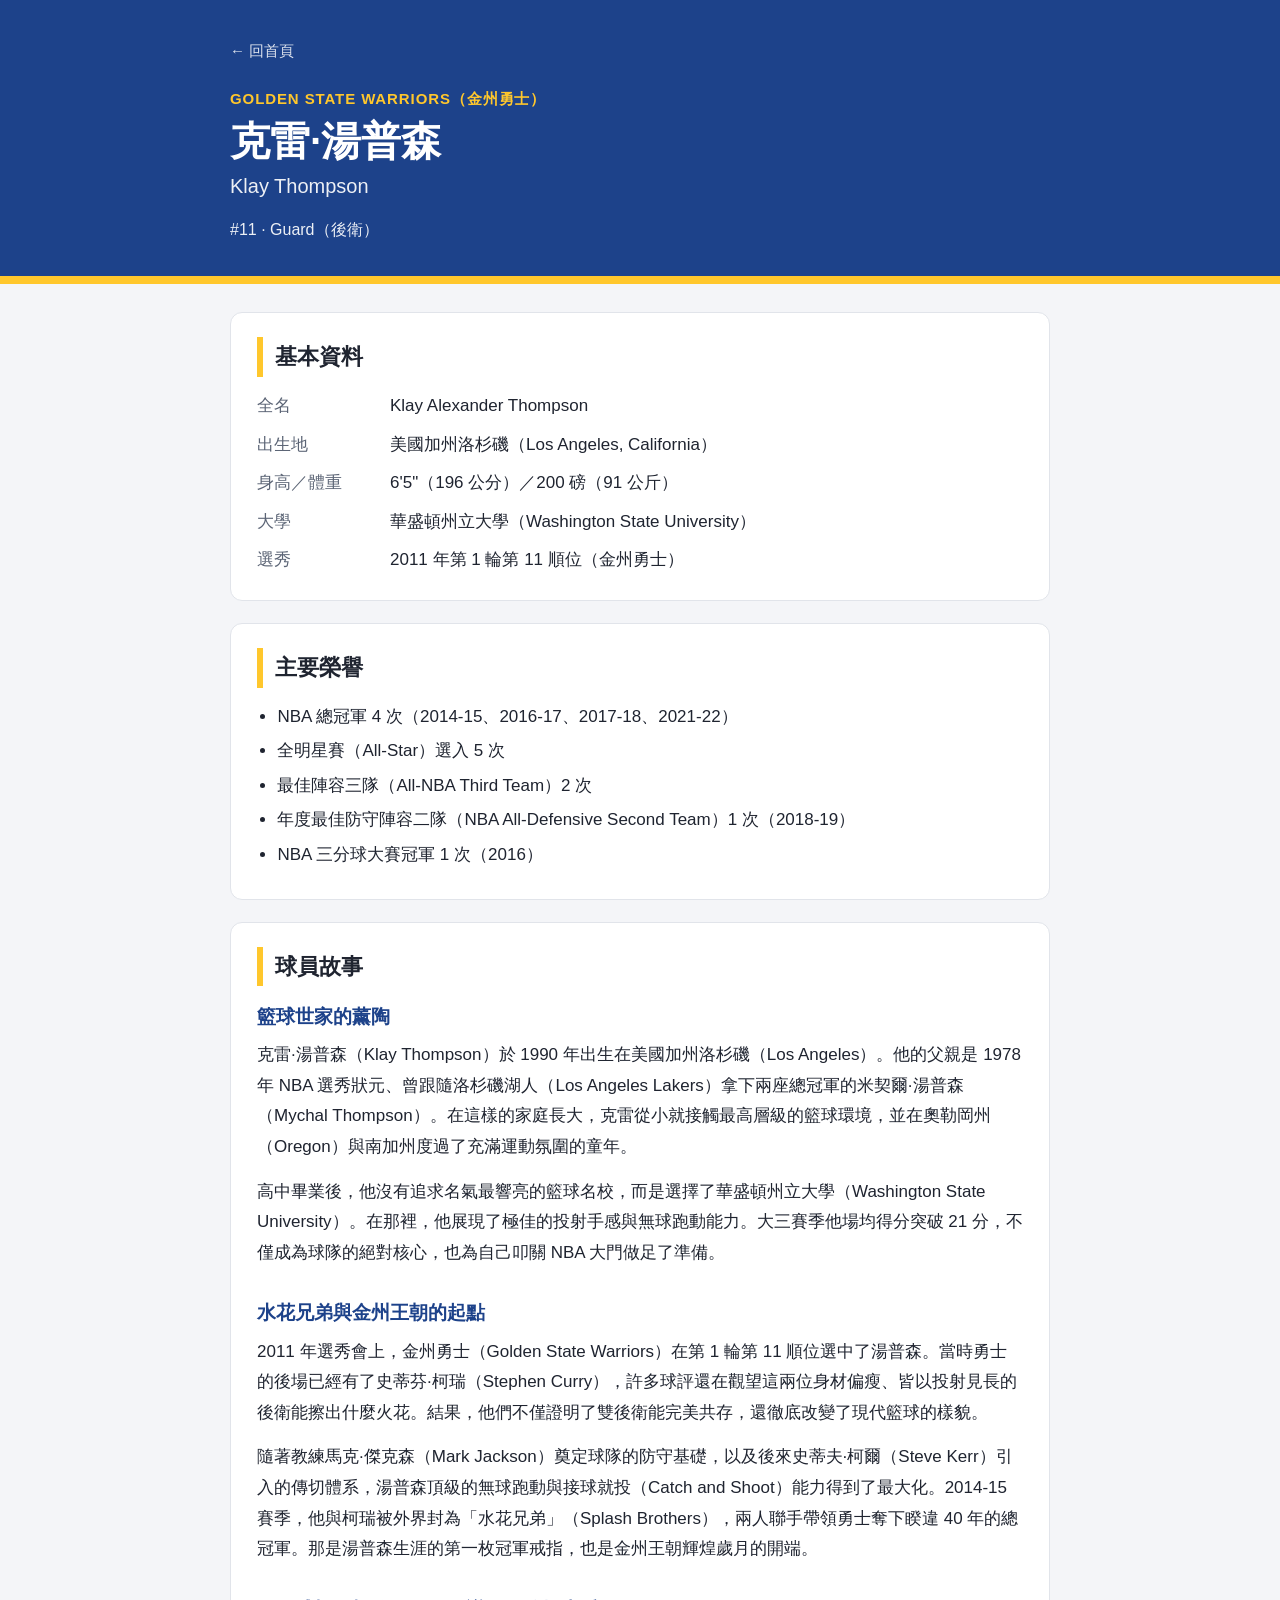
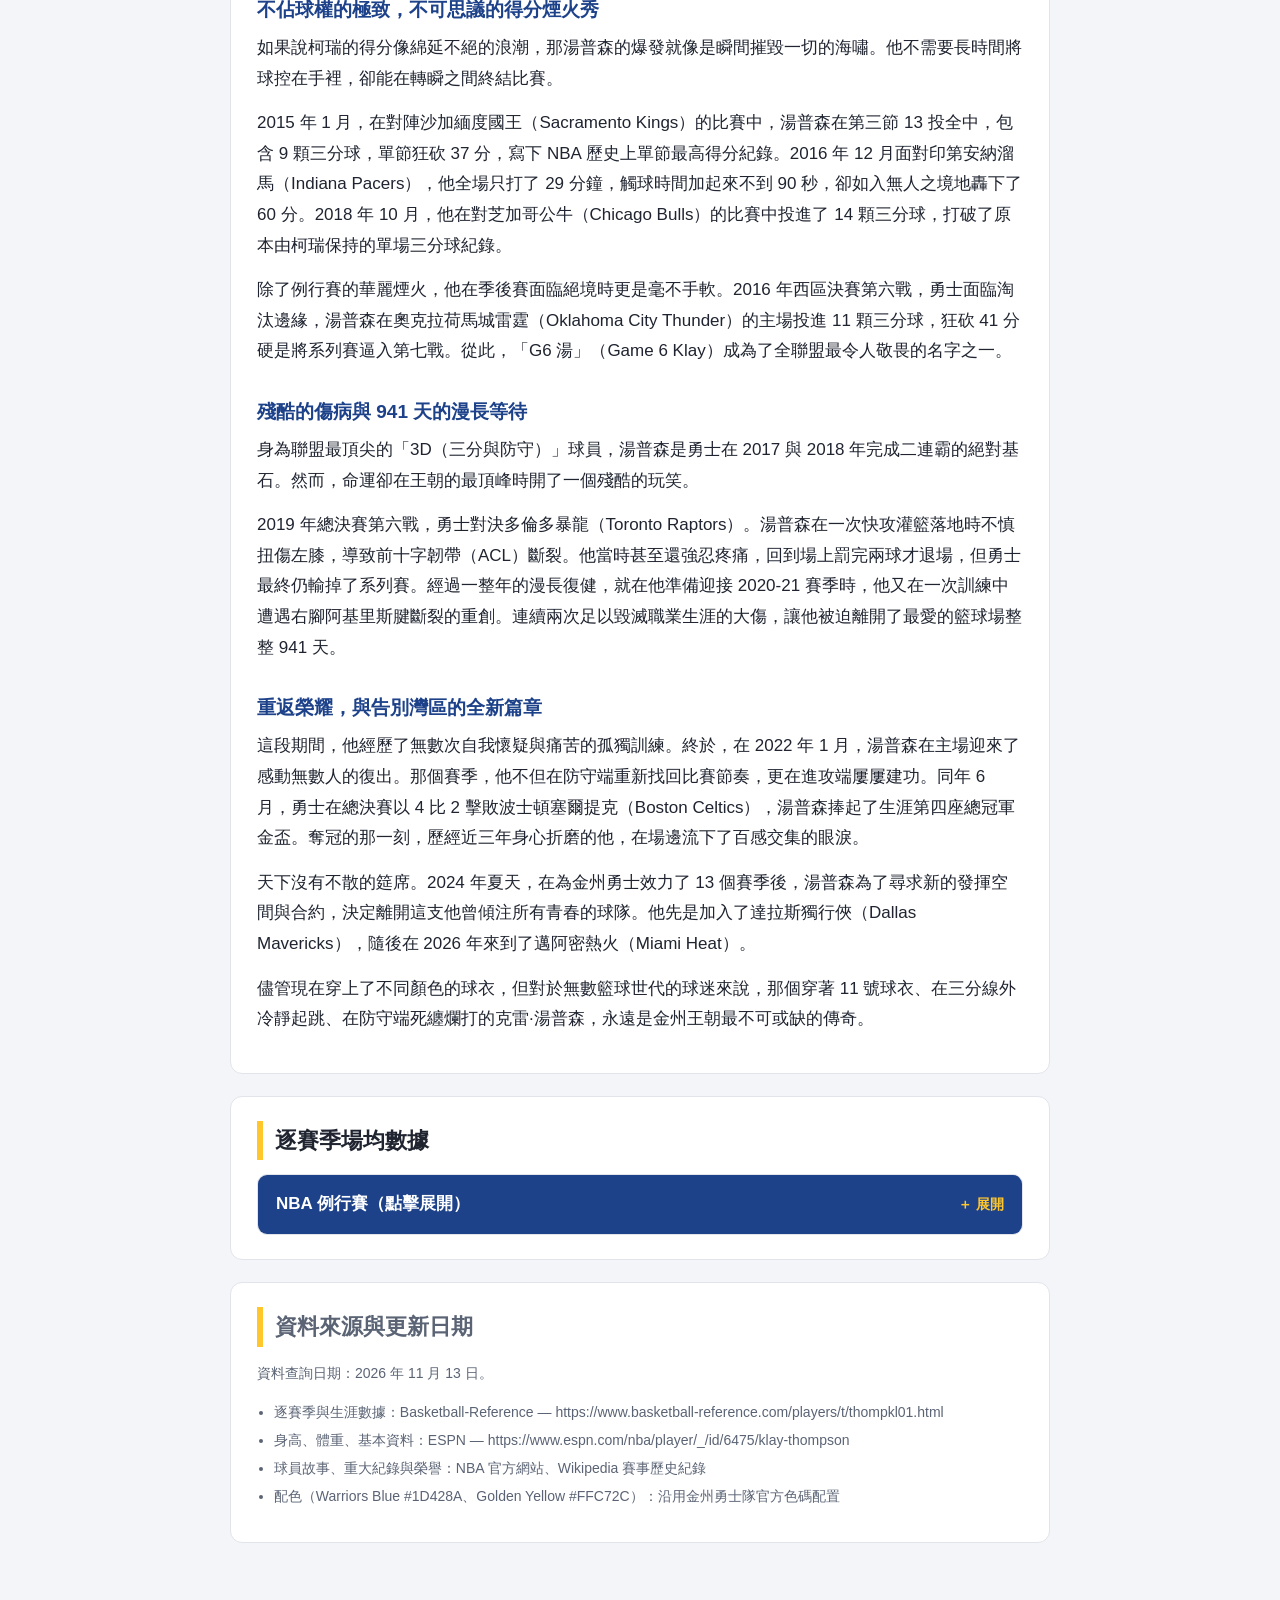
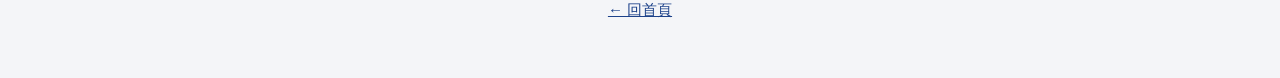
==== players/klay-thompson.html @ 6a6fdb1b "Add Klay Thompson player profile HTML page" ====
<!DOCTYPE html>
<html lang="zh-Hant">
<head>
  <meta charset="utf-8">
  <meta name="viewport" content="width=device-width, initial-scale=1">
  <title>克雷·湯普森 Klay Thompson｜NBA 球員介紹</title>
  <link rel="stylesheet" href="../style.css">
  <style>
    :root { --team-primary: #1D428A; --team-secondary: #FFC72C; }
  </style>
</head>
<body>
  <header class="hero">
    <div class="wrap">
      <a class="back" href="../index.html">← 回首頁</a>
      <p class="team">GOLDEN STATE WARRIORS（金州勇士）</p>
      <h1>克雷·湯普森</h1>
      <p class="en">Klay Thompson</p>
      <p class="meta">#11 · Guard（後衛）</p>
    </div>
  </header>

  <main class="wrap">

    <section class="block" id="profile">
      <h2>基本資料</h2>
      <dl class="info">
        <dt>全名</dt><dd>Klay Alexander Thompson</dd>
        <dt>出生地</dt><dd>美國加州洛杉磯（Los Angeles, California）</dd>
        <dt>身高／體重</dt><dd>6'5"（196 公分）／200 磅（91 公斤）</dd>
        <dt>大學</dt><dd>華盛頓州立大學（Washington State University）</dd>
        <dt>選秀</dt><dd>2011 年第 1 輪第 11 順位（金州勇士）</dd>
      </dl>
    </section>

    <section class="block" id="honors">
      <h2>主要榮譽</h2>
      <ul class="honors">
        <li>NBA 總冠軍 4 次（2014-15、2016-17、2017-18、2021-22）</li>
        <li>全明星賽（All-Star）選入 5 次</li>
        <li>最佳陣容三隊（All-NBA Third Team）2 次</li>
        <li>年度最佳防守陣容二隊（NBA All-Defensive Second Team）1 次（2018-19）</li>
        <li>NBA 三分球大賽冠軍 1 次（2016）</li>
      </ul>
    </section>

    <section class="block story" id="story">
      <h2>球員故事</h2>

      <h3>籃球世家的薰陶</h3>
      <p>克雷·湯普森（Klay Thompson）於 1990 年出生在美國加州洛杉磯（Los Angeles）。他的父親是 1978 年 NBA 選秀狀元、曾跟隨洛杉磯湖人（Los Angeles Lakers）拿下兩座總冠軍的米契爾·湯普森（Mychal Thompson）。在這樣的家庭長大，克雷從小就接觸最高層級的籃球環境，並在奧勒岡州（Oregon）與南加州度過了充滿運動氛圍的童年。</p>
      <p>高中畢業後，他沒有追求名氣最響亮的籃球名校，而是選擇了華盛頓州立大學（Washington State University）。在那裡，他展現了極佳的投射手感與無球跑動能力。大三賽季他場均得分突破 21 分，不僅成為球隊的絕對核心，也為自己叩關 NBA 大門做足了準備。</p>

      <h3>水花兄弟與金州王朝的起點</h3>
      <p>2011 年選秀會上，金州勇士（Golden State Warriors）在第 1 輪第 11 順位選中了湯普森。當時勇士的後場已經有了史蒂芬·柯瑞（Stephen Curry），許多球評還在觀望這兩位身材偏瘦、皆以投射見長的後衛能擦出什麼火花。結果，他們不僅證明了雙後衛能完美共存，還徹底改變了現代籃球的樣貌。</p>
      <p>隨著教練馬克·傑克森（Mark Jackson）奠定球隊的防守基礎，以及後來史蒂夫·柯爾（Steve Kerr）引入的傳切體系，湯普森頂級的無球跑動與接球就投（Catch and Shoot）能力得到了最大化。2014-15 賽季，他與柯瑞被外界封為「水花兄弟」（Splash Brothers），兩人聯手帶領勇士奪下睽違 40 年的總冠軍。那是湯普森生涯的第一枚冠軍戒指，也是金州王朝輝煌歲月的開端。</p>

      <h3>不佔球權的極致，不可思議的得分煙火秀</h3>
      <p>如果說柯瑞的得分像綿延不絕的浪潮，那湯普森的爆發就像是瞬間摧毀一切的海嘯。他不需要長時間將球控在手裡，卻能在轉瞬之間終結比賽。</p>
      <p>2015 年 1 月，在對陣沙加緬度國王（Sacramento Kings）的比賽中，湯普森在第三節 13 投全中，包含 9 顆三分球，單節狂砍 37 分，寫下 NBA 歷史上單節最高得分紀錄。2016 年 12 月面對印第安納溜馬（Indiana Pacers），他全場只打了 29 分鐘，觸球時間加起來不到 90 秒，卻如入無人之境地轟下了 60 分。2018 年 10 月，他在對芝加哥公牛（Chicago Bulls）的比賽中投進了 14 顆三分球，打破了原本由柯瑞保持的單場三分球紀錄。</p>
      <p>除了例行賽的華麗煙火，他在季後賽面臨絕境時更是毫不手軟。2016 年西區決賽第六戰，勇士面臨淘汰邊緣，湯普森在奧克拉荷馬城雷霆（Oklahoma City Thunder）的主場投進 11 顆三分球，狂砍 41 分硬是將系列賽逼入第七戰。從此，「G6 湯」（Game 6 Klay）成為了全聯盟最令人敬畏的名字之一。</p>

      <h3>殘酷的傷病與 941 天的漫長等待</h3>
      <p>身為聯盟最頂尖的「3D（三分與防守）」球員，湯普森是勇士在 2017 與 2018 年完成二連霸的絕對基石。然而，命運卻在王朝的最頂峰時開了一個殘酷的玩笑。</p>
      <p>2019 年總決賽第六戰，勇士對決多倫多暴龍（Toronto Raptors）。湯普森在一次快攻灌籃落地時不慎扭傷左膝，導致前十字韌帶（ACL）斷裂。他當時甚至還強忍疼痛，回到場上罰完兩球才退場，但勇士最終仍輸掉了系列賽。經過一整年的漫長復健，就在他準備迎接 2020-21 賽季時，他又在一次訓練中遭遇右腳阿基里斯腱斷裂的重創。連續兩次足以毀滅職業生涯的大傷，讓他被迫離開了最愛的籃球場整整 941 天。</p>

      <h3>重返榮耀，與告別灣區的全新篇章</h3>
      <p>這段期間，他經歷了無數次自我懷疑與痛苦的孤獨訓練。終於，在 2022 年 1 月，湯普森在主場迎來了感動無數人的復出。那個賽季，他不但在防守端重新找回比賽節奏，更在進攻端屢屢建功。同年 6 月，勇士在總決賽以 4 比 2 擊敗波士頓塞爾提克（Boston Celtics），湯普森捧起了生涯第四座總冠軍金盃。奪冠的那一刻，歷經近三年身心折磨的他，在場邊流下了百感交集的眼淚。</p>
      <p>天下沒有不散的筵席。2024 年夏天，在為金州勇士效力了 13 個賽季後，湯普森為了尋求新的發揮空間與合約，決定離開這支他曾傾注所有青春的球隊。他先是加入了達拉斯獨行俠（Dallas Mavericks），隨後在 2026 年來到了邁阿密熱火（Miami Heat）。</p>
      <p>儘管現在穿上了不同顏色的球衣，但對於無數籃球世代的球迷來說，那個穿著 11 號球衣、在三分線外冷靜起跳、在防守端死纏爛打的克雷·湯普森，永遠是金州王朝最不可或缺的傳奇。</p>
    </section>

    <section class="block" id="stats">
      <h2>逐賽季場均數據</h2>
      <details class="stats">
        <summary>NBA 例行賽（點擊展開）</summary>
        <div class="table-wrap">
          <table class="stats-table">
            <thead>
              <tr><th>賽季</th><th>球隊</th><th>出賽</th><th>分鐘</th><th>得分</th><th>籃板</th><th>助攻</th><th>抄截</th><th>阻攻</th><th>FG%</th><th>3P%</th><th>FT%</th></tr>
            </thead>
            <tbody>
            <tr><td>2011-12</td><td>勇士</td><td>66</td><td>24.4</td><td>12.5</td><td>2.4</td><td>2.0</td><td>0.7</td><td>0.3</td><td>.443</td><td>.414</td><td>.868</td></tr>
            <tr><td>2012-13</td><td>勇士</td><td>82</td><td>35.8</td><td>16.6</td><td>3.7</td><td>2.2</td><td>1.0</td><td>0.5</td><td>.422</td><td>.401</td><td>.841</td></tr>
            <tr><td>2013-14</td><td>勇士</td><td>81</td><td>35.4</td><td>18.4</td><td>3.1</td><td>2.2</td><td>0.9</td><td>0.5</td><td>.444</td><td>.417</td><td>.795</td></tr>
            <tr><td>2014-15</td><td>勇士</td><td>77</td><td>31.9</td><td>21.7</td><td>3.2</td><td>2.9</td><td>1.1</td><td>0.8</td><td>.463</td><td>.439</td><td>.879</td></tr>
            <tr><td>2015-16</td><td>勇士</td><td>80</td><td>33.3</td><td>22.1</td><td>3.8</td><td>2.1</td><td>0.8</td><td>0.6</td><td>.470</td><td>.425</td><td>.873</td></tr>
            <tr><td>2016-17</td><td>勇士</td><td>78</td><td>34.0</td><td>22.3</td><td>3.7</td><td>2.1</td><td>0.8</td><td>0.5</td><td>.468</td><td>.414</td><td>.853</td></tr>
            <tr><td>2017-18</td><td>勇士</td><td>73</td><td>34.3</td><td>20.0</td><td>3.8</td><td>2.5</td><td>0.8</td><td>0.5</td><td>.488</td><td>.440</td><td>.837</td></tr>
            <tr><td>2018-19</td><td>勇士</td><td>78</td><td>34.0</td><td>21.5</td><td>3.8</td><td>2.4</td><td>1.1</td><td>0.6</td><td>.467</td><td>.402</td><td>.816</td></tr>
            <tr><td>2021-22</td><td>勇士</td><td>32</td><td>29.4</td><td>20.4</td><td>3.9</td><td>2.8</td><td>0.5</td><td>0.5</td><td>.429</td><td>.385</td><td>.902</td></tr>
            <tr><td>2022-23</td><td>勇士</td><td>69</td><td>33.0</td><td>21.9</td><td>4.1</td><td>2.4</td><td>0.7</td><td>0.4</td><td>.436</td><td>.412</td><td>.879</td></tr>
            <tr><td>2023-24</td><td>勇士</td><td>77</td><td>29.7</td><td>17.9</td><td>3.3</td><td>2.3</td><td>0.6</td><td>0.5</td><td>.432</td><td>.387</td><td>.927</td></tr>
            <tr><td>2024-25</td><td>獨行俠</td><td>72</td><td>27.3</td><td>14.0</td><td>3.4</td><td>2.0</td><td>0.7</td><td>0.3</td><td>.413</td><td>.372</td><td>.890</td></tr>
            <tr><td>2025-26</td><td>獨行俠</td><td>69</td><td>21.7</td><td>11.7</td><td>2.1</td><td>1.4</td><td>0.5</td><td>0.3</td><td>.393</td><td>.383</td><td>.865</td></tr>
            <tr><td>2026-27（進行中）</td><td>熱火</td><td>11</td><td>24.8</td><td>14.4</td><td>1.5</td><td>1.9</td><td>0.2</td><td>0.7</td><td>.429</td><td>.408</td><td>1.000</td></tr>
            <tr class="career"><td>生涯</td><td>—</td><td>945</td><td>30.9</td><td>18.5</td><td>3.4</td><td>2.2</td><td>0.8</td><td>0.5</td><td>.448</td><td>.409</td><td>.858</td></tr>
            </tbody>
          </table>
        </div>
        <p class="stats-note">例行賽場均數據；因傷缺席的 2019-20 與 2020-21 賽季不列入。2026-27 賽季仍在進行中，數字會持續變動。FG% 為投籃命中率，3P% 為三分球命中率，FT% 為罰球命中率。</p>
      </details>
    </section>

    <section class="block sources" id="sources">
      <h2>資料來源與更新日期</h2>
      <p>資料查詢日期：2026 年 11 月 13 日。</p>
      <ul>
        <li>逐賽季與生涯數據：Basketball-Reference — https://www.basketball-reference.com/players/t/thompkl01.html</li>
        <li>身高、體重、基本資料：ESPN — https://www.espn.com/nba/player/_/id/6475/klay-thompson </li>
        <li>球員故事、重大紀錄與榮譽：NBA 官方網站、Wikipedia 賽事歷史紀錄</li>
        <li>配色（Warriors Blue #1D428A、Golden Yellow #FFC72C）：沿用金州勇士隊官方色碼配置</li>
      </ul>
    </section>

  </main>

  <footer class="wrap">
    <p><a href="../index.html">← 回首頁</a></p>
  </footer>
</body>
</html>
---- style.css ----
/* 全站共用樣式。新增球員頁面時請勿修改此檔；各頁只在 <head> 設定 --team-primary / --team-secondary。 */
:root {
  --team-primary: #1f2937;
  --team-secondary: #9ca3af;
  --on-primary: #ffffff;
  --text: #1f2430;
  --muted: #5b6475;
  --bg: #f4f5f8;
  --card: #ffffff;
  --line: #e1e4ea;
  --radius: 12px;
}

* { box-sizing: border-box; }

html { -webkit-text-size-adjust: 100%; }

body {
  margin: 0;
  background: var(--bg);
  color: var(--text);
  font-family: "Noto Sans TC", "PingFang TC", "Microsoft JhengHei", "Helvetica Neue", Arial, sans-serif;
  line-height: 1.8;
  font-size: 17px;
}

a { color: var(--team-primary); }

.wrap { max-width: 860px; margin: 0 auto; padding: 0 20px; }

/* ---------- 頁首 ---------- */
.hero {
  background: var(--team-primary);
  color: var(--on-primary);
  border-bottom: 8px solid var(--team-secondary);
  padding: 36px 0 32px;
}
.hero a.back { color: var(--on-primary); opacity: .85; font-size: 15px; text-decoration: none; }
.hero a.back:hover { opacity: 1; text-decoration: underline; }
.hero .team { margin: 18px 0 0; font-size: 15px; letter-spacing: .06em; color: var(--team-secondary); font-weight: 700; }
.hero h1 { margin: 4px 0 0; font-size: 40px; line-height: 1.25; }
.hero .en { margin: 2px 0 0; font-size: 20px; opacity: .92; }
.hero .meta { margin: 12px 0 0; font-size: 16px; opacity: .92; }

/* ---------- 區塊 ---------- */
main.wrap { padding-top: 28px; padding-bottom: 8px; }

section.block {
  background: var(--card);
  border: 1px solid var(--line);
  border-radius: var(--radius);
  padding: 24px 26px;
  margin: 0 0 22px;
}
section.block > h2 {
  margin: 0 0 14px;
  font-size: 22px;
  padding-left: 12px;
  border-left: 6px solid var(--team-secondary);
}

/* 基本資料 */
.info { display: grid; grid-template-columns: 7em 1fr; gap: 8px 14px; margin: 0; }
.info dt { color: var(--muted); }
.info dd { margin: 0; }

/* 榮譽 */
.honors { margin: 0; padding-left: 1.2em; }
.honors li { margin: 4px 0; }

/* 故事 */
.story h3 {
  margin: 28px 0 6px;
  font-size: 19px;
  color: var(--team-primary);
}
.story h3:first-of-type { margin-top: 4px; }
.story p { margin: 0 0 14px; }

/* 數據（展開區塊） */
details.stats { border: 1px solid var(--line); border-radius: 10px; overflow: hidden; }
details.stats > summary {
  cursor: pointer;
  list-style: none;
  padding: 14px 18px;
  font-weight: 700;
  background: var(--team-primary);
  color: var(--on-primary);
  display: flex; justify-content: space-between; align-items: center;
}
details.stats > summary::-webkit-details-marker { display: none; }
details.stats > summary::after { content: "＋ 展開"; font-size: 14px; color: var(--team-secondary); }
details.stats[open] > summary::after { content: "－ 收合"; }
.table-wrap { overflow-x: auto; }
table.stats-table { border-collapse: collapse; width: 100%; min-width: 760px; font-size: 15px; font-variant-numeric: tabular-nums; }
.stats-table th, .stats-table td { padding: 8px 10px; text-align: right; border-bottom: 1px solid var(--line); white-space: nowrap; }
.stats-table th:first-child, .stats-table td:first-child,
.stats-table th:nth-child(2), .stats-table td:nth-child(2) { text-align: left; }
.stats-table thead th { background: #eef0f5; position: sticky; top: 0; }
.stats-table tbody tr:nth-child(even) { background: #fafbfc; }
.stats-table tbody tr.career td { font-weight: 700; background: #eef0f5; border-top: 2px solid var(--team-primary); }
.stats-note { margin: 10px 4px 14px; font-size: 14px; color: var(--muted); }

/* 資料來源 */
.sources { font-size: 14px; color: var(--muted); }
.sources ul { padding-left: 1.2em; margin: 8px 0; }
.sources li { margin: 3px 0; word-break: break-all; }

/* 頁尾 */
footer.wrap { padding-top: 8px; padding-bottom: 40px; text-align: center; font-size: 15px; }

/* ---------- 首頁 ---------- */
.site-head { background: #111827; color: #fff; padding: 40px 0 34px; border-bottom: 8px solid #9ca3af; }
.site-head h1 { margin: 0; font-size: 34px; }
.site-head p { margin: 8px 0 0; opacity: .85; }

.grid { display: grid; grid-template-columns: repeat(auto-fill, minmax(240px, 1fr)); gap: 18px; padding: 0; margin: 0; list-style: none; }
a.card {
  display: block;
  text-decoration: none;
  color: var(--text);
  background: var(--card);
  border: 1px solid var(--line);
  border-top: 8px solid var(--team-primary);
  border-radius: var(--radius);
  padding: 18px 20px 20px;
  transition: transform .15s ease, box-shadow .15s ease;
}
a.card:hover { transform: translateY(-3px); box-shadow: 0 8px 20px rgba(0,0,0,.10); }
a.card .card-team { font-size: 13px; font-weight: 700; color: var(--team-primary); letter-spacing: .05em; }
a.card h2 { margin: 6px 0 0; font-size: 24px; line-height: 1.3; }
a.card .card-en { margin: 0; color: var(--muted); }
a.card .card-meta { margin: 10px 0 0; font-size: 14px; color: var(--muted); }
a.card .card-meta::before { content: ""; display: inline-block; width: 10px; height: 10px; background: var(--team-secondary); border-radius: 50%; margin-right: 6px; }

/* ---------- 手機 ---------- */
@media (max-width: 600px) {
  body { font-size: 16px; }
  .hero h1 { font-size: 32px; }
  section.block { padding: 20px 18px; }
  .info { grid-template-columns: 5.5em 1fr; }
}
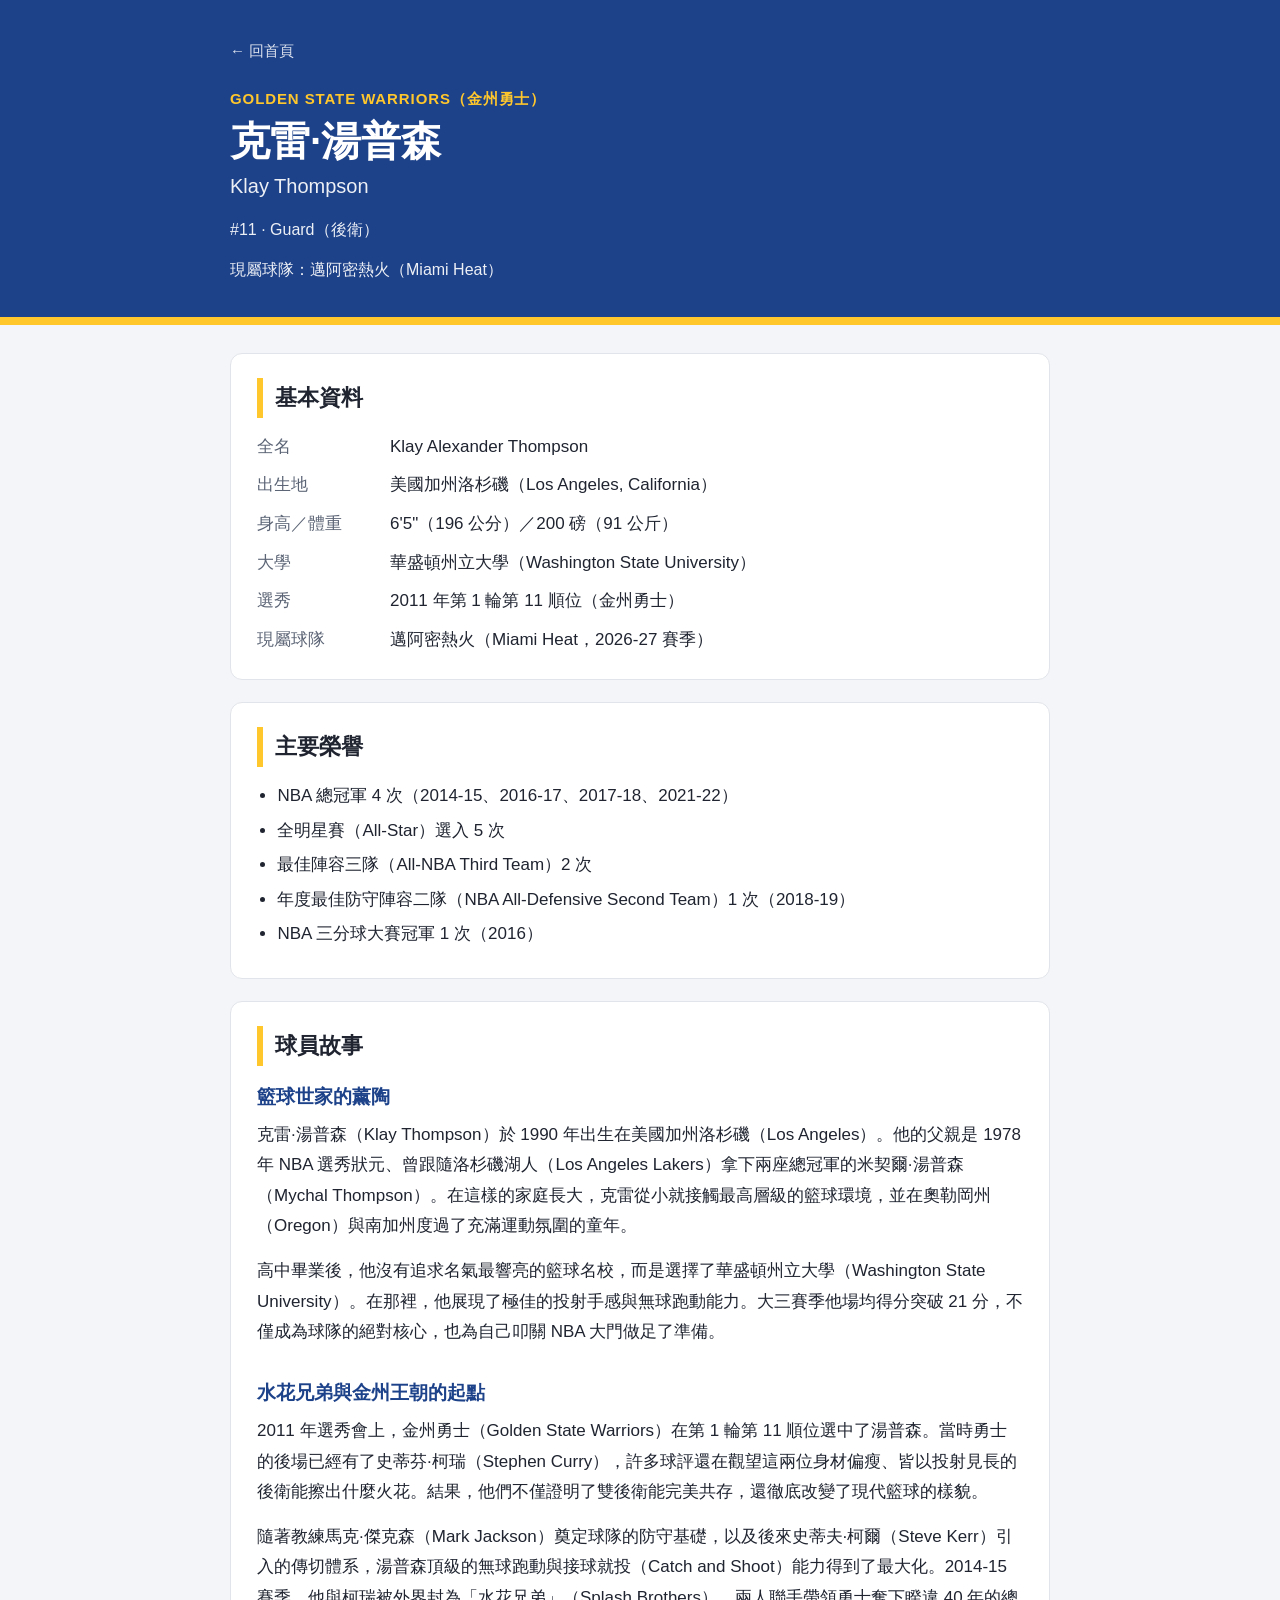
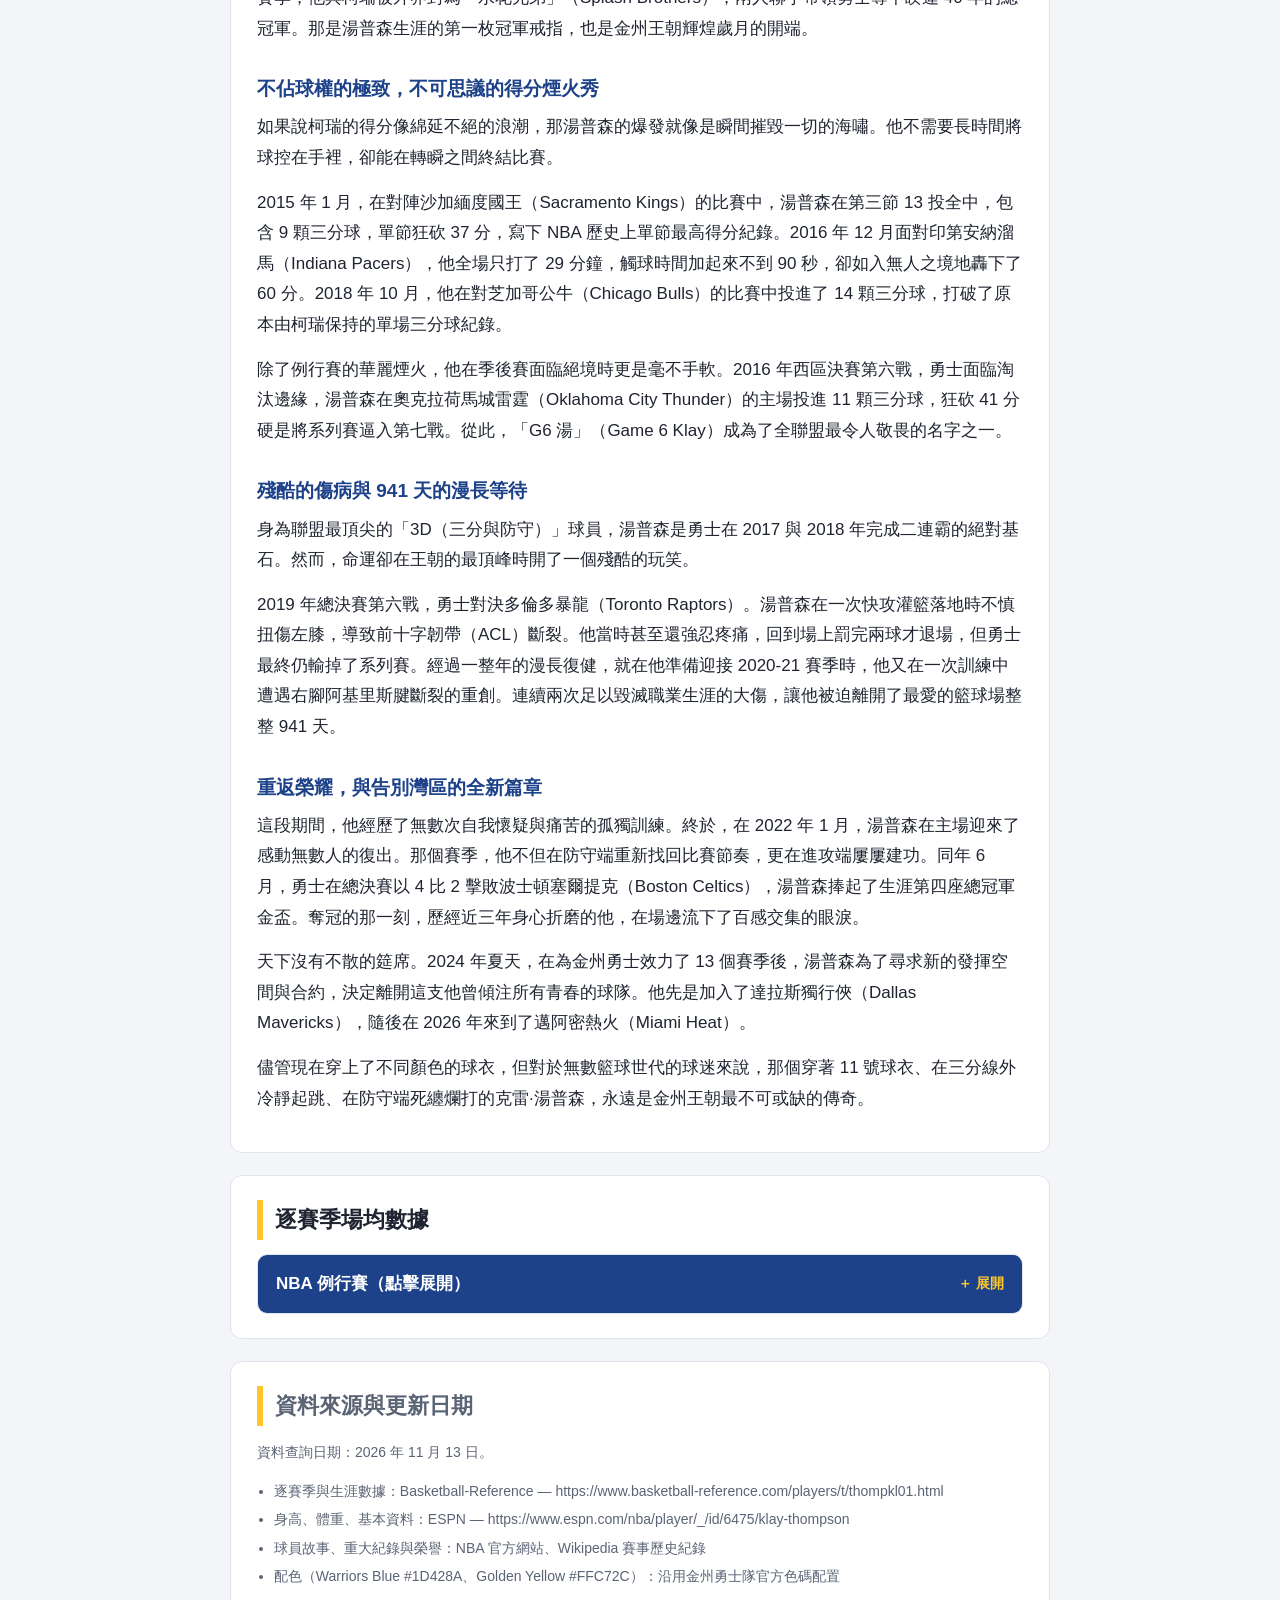
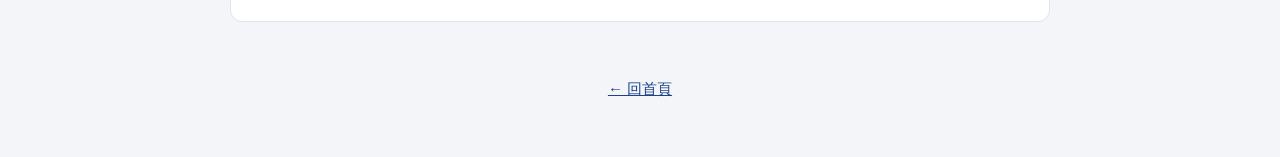
==== commit 222a989f: "Update current team to Miami Heat" ====
--- a/players/klay-thompson.html
+++ b/players/klay-thompson.html
@@ -17,6 +17,7 @@
       <h1>克雷·湯普森</h1>
       <p class="en">Klay Thompson</p>
       <p class="meta">#11 · Guard（後衛）</p>
+      <p class="meta">現屬球隊：邁阿密熱火（Miami Heat）</p>
     </div>
   </header>
 
@@ -30,6 +31,7 @@
         <dt>身高／體重</dt><dd>6'5"（196 公分）／200 磅（91 公斤）</dd>
         <dt>大學</dt><dd>華盛頓州立大學（Washington State University）</dd>
         <dt>選秀</dt><dd>2011 年第 1 輪第 11 順位（金州勇士）</dd>
+        <dt>現屬球隊</dt><dd>邁阿密熱火（Miami Heat，2026-27 賽季）</dd>
       </dl>
     </section>
 
